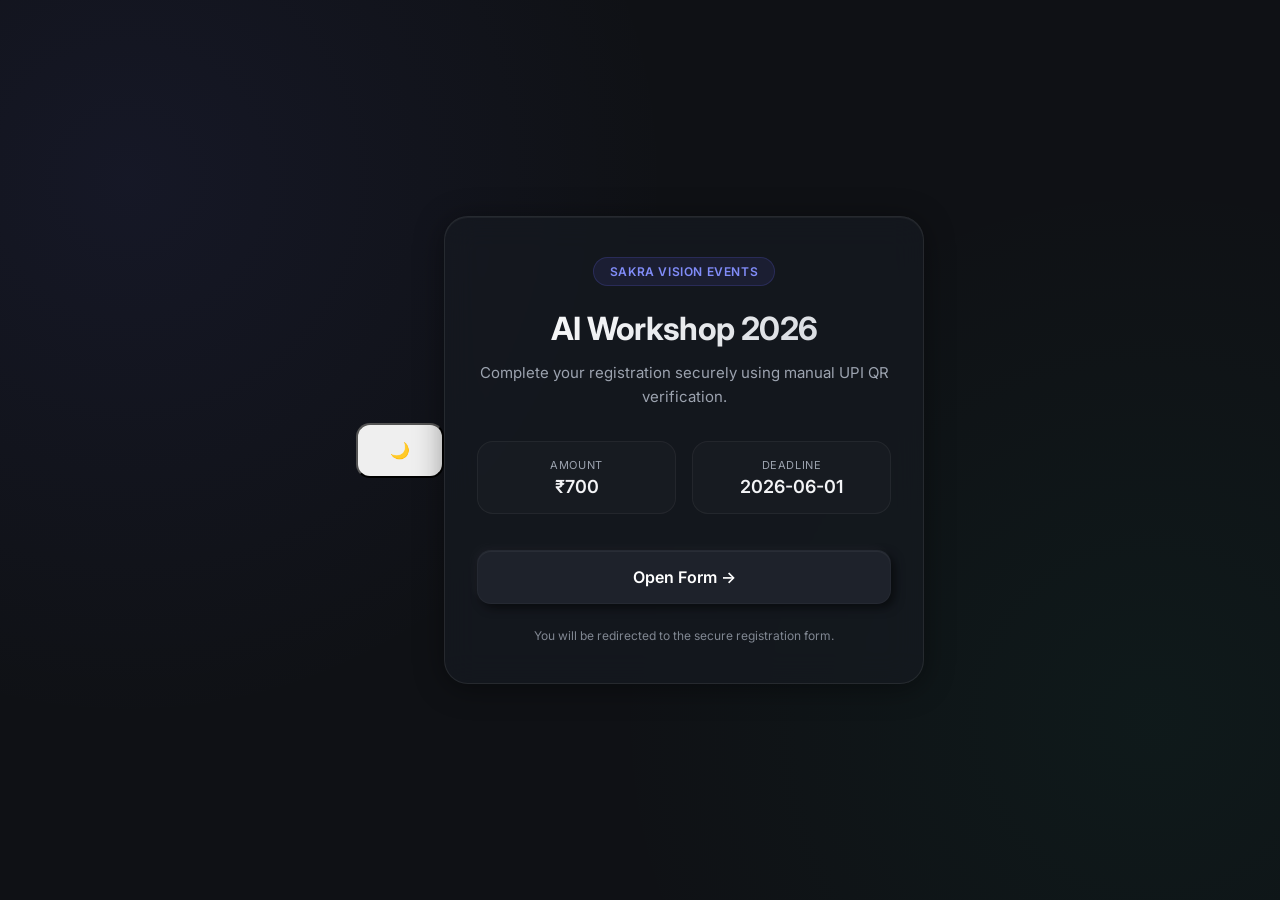
==== frontend/index.html @ e7e9961d "fix(frontend): point API endpoints to production Render backend" ====
<!DOCTYPE html>
<html lang="en">
<head>
  <meta charset="UTF-8" />
  <meta name="viewport" content="width=device-width, initial-scale=1.0" />
  <title>AI Workshop 2026 - SAKRA VISION</title>
  <link rel="icon" type="image/svg+xml" href="/assets/favicon.svg">
  <link rel="alternate icon" href="/assets/favicon.ico">
  <link rel="apple-touch-icon" sizes="180x180" href="/assets/apple-touch-icon.png">
  <link rel="manifest" href="/assets/site.webmanifest">
  <meta name="theme-color" content="#020617">
  <script>
    (function initTheme() {
      const storedTheme = localStorage.getItem("event-theme");
      const prefersLight = window.matchMedia &&
        window.matchMedia("(prefers-color-scheme: light)").matches;

      const theme = storedTheme || (prefersLight ? "light" : "dark");
      document.documentElement.setAttribute("data-theme", theme);

      const metaTheme = document.querySelector("meta[name='theme-color']");
      if (metaTheme) {
        metaTheme.setAttribute("content", theme === "light" ? "#f8fafc" : "#020617");
      }
    })();
  </script>
  <meta name="application-name" content="Event Registration">
  <meta name="apple-mobile-web-app-title" content="Event Registration">
  <link rel="preconnect" href="https://fonts.googleapis.com">
  <link rel="preconnect" href="https://fonts.gstatic.com" crossorigin>
  <link href="https://fonts.googleapis.com/css2?family=Inter:wght@300;400;500;600;700&display=swap" rel="stylesheet">
  <style>
    :root {
      --bg-dark: #0f1115;
      --card-bg: rgba(22, 26, 33, 0.7);
      --border-color: rgba(255, 255, 255, 0.08);
      --primary: #6366f1;
      --primary-hover: #4f46e5;
      --text-main: #f3f4f6;
      --text-muted: #9ca3af;
    }

    * {
      box-sizing: border-box;
      margin: 0;
      padding: 0;
    }

    body {
      font-family: 'Inter', -apple-system, BlinkMacSystemFont, sans-serif;
      background-color: var(--bg-dark);
      color: var(--text-main);
      min-height: 100vh;
      display: flex;
      align-items: center;
      justify-content: center;
      padding: 20px;
      background-image: 
        radial-gradient(circle at 10% 20%, rgba(99, 102, 241, 0.08) 0%, transparent 40%),
        radial-gradient(circle at 90% 80%, rgba(16, 185, 129, 0.05) 0%, transparent 40%);
    }

    .landing-shell {
      width: 100%;
      max-width: 480px;
      animation: fadeIn 0.8s cubic-bezier(0.16, 1, 0.3, 1);
    }

    @keyframes fadeIn {
      from { opacity: 0; transform: translateY(15px); }
      to { opacity: 1; transform: translateY(0); }
    }

    .event-card {
      background: var(--card-bg);
      backdrop-filter: blur(16px);
      -webkit-backdrop-filter: blur(16px);
      border: 1px solid var(--border-color);
      border-radius: 24px;
      padding: 40px 32px;
      text-align: center;
      box-shadow: 
        0 4px 30px rgba(0, 0, 0, 0.4),
        inset 0 1px 0 rgba(255, 255, 255, 0.05);
    }

    .brand-pill {
      display: inline-block;
      padding: 6px 16px;
      background: rgba(99, 102, 241, 0.1);
      border: 1px solid rgba(99, 102, 241, 0.2);
      border-radius: 100px;
      font-size: 12px;
      font-weight: 600;
      color: #818cf8;
      letter-spacing: 0.05em;
      text-transform: uppercase;
      margin-bottom: 24px;
    }

    h1 {
      font-size: clamp(24px, 5vw, 32px);
      font-weight: 700;
      line-height: 1.2;
      letter-spacing: -0.02em;
      margin-bottom: 12px;
      background: linear-gradient(135deg, #ffffff 0%, #d1d5db 100%);
      -webkit-background-clip: text;
      -webkit-text-fill-color: transparent;
    }

    .subtitle {
      font-size: 15px;
      color: var(--text-muted);
      line-height: 1.6;
      margin-bottom: 32px;
    }

    .meta-grid {
      display: grid;
      grid-template-columns: 1fr 1fr;
      gap: 16px;
      margin-bottom: 36px;
    }

    .meta-card {
      background: rgba(255, 255, 255, 0.02);
      border: 1px solid rgba(255, 255, 255, 0.05);
      border-radius: 16px;
      padding: 16px;
      display: flex;
      flex-direction: column;
      align-items: center;
      gap: 4px;
    }

    .meta-card span {
      font-size: 11px;
      text-transform: uppercase;
      letter-spacing: 0.05em;
      color: var(--text-muted);
    }

    .meta-card strong {
      font-size: 18px;
      font-weight: 600;
      color: var(--text-main);
    }

    /* Premium Neumorphic Button Styling */
    .neo-btn {
      display: inline-flex;
      align-items: center;
      justify-content: center;
      width: 100%;
      padding: 16px 32px;
      border-radius: 14px;
      font-size: 16px;
      font-weight: 600;
      text-decoration: none;
      transition: all 0.3s cubic-bezier(0.16, 1, 0.3, 1);
      cursor: pointer;
      position: relative;
      overflow: hidden;
      box-sizing: border-box;
    }

    .neo-btn-primary {
      background: #1e222b;
      color: #ffffff;
      border: 1px solid rgba(255, 255, 255, 0.03);
      box-shadow: 
        -4px -4px 10px rgba(255, 255, 255, 0.03),
        4px 4px 10px rgba(0, 0, 0, 0.5),
        inset 0 1px 0 rgba(255, 255, 255, 0.05);
    }

    .neo-btn-primary::before {
      content: '';
      position: absolute;
      top: 0;
      left: 0;
      width: 100%;
      height: 100%;
      background: linear-gradient(135deg, rgba(99, 102, 241, 0.15) 0%, transparent 100%);
      opacity: 0;
      transition: opacity 0.3s ease;
    }

    .neo-btn-primary:hover {
      transform: translateY(-2px);
      box-shadow: 
        -6px -6px 12px rgba(255, 255, 255, 0.05),
        6px 6px 15px rgba(0, 0, 0, 0.6),
        0 0 15px rgba(99, 102, 241, 0.3);
      border-color: rgba(99, 102, 241, 0.3);
      color: #818cf8;
    }

    .neo-btn-primary:hover::before {
      opacity: 1;
    }

    .neo-btn-primary:active {
      transform: translateY(1px);
      box-shadow: 
        inset -2px -2px 6px rgba(255, 255, 255, 0.05),
        inset 2px 2px 6px rgba(0, 0, 0, 0.8);
    }

    .safe-note {
      font-size: 12px;
      color: var(--text-muted);
      margin-top: 24px;
      opacity: 0.8;
    }
  </style>
  <link rel="stylesheet" href="/assets/theme.css">
</head>
<body>
  <div class="theme-floating">
    <button id="themeToggle" class="neo-btn neo-btn-icon theme-toggle" aria-label="Toggle theme">
      <span id="themeIcon">🌙</span>
    </button>
  </div>
  <main class="landing-shell">
    <section class="event-card">
      <div class="brand-pill">SAKRA VISION Events</div>

      <h1 id="eventTitle">AI Workshop 2026</h1>
      <p class="subtitle" id="eventSubtitle">
        Complete your registration securely using manual UPI QR verification.
      </p>

      <div class="meta-grid">
        <div class="meta-card">
          <span>Amount</span>
          <strong id="eventAmount">₹700</strong>
        </div>
        <div class="meta-card">
          <span>Deadline</span>
          <strong id="eventDeadline">Loading...</strong>
        </div>
      </div>

      <a id="openFormBtn" class="neo-btn neo-btn-primary" href="form.html">
        Open Form &rarr;
      </a>

      <p class="safe-note">
        You will be redirected to the secure registration form.
      </p>
    </section>
  </main>

  <script>
        const CONFIG = {
      BACKEND_URL:
        window.location.hostname === "localhost" ||
        window.location.hostname === "127.0.0.1"
          ? "https://forms-project-p7np.onrender.com"
          : "https://forms-project-1-xe3v.onrender.com"
    };

    if (
      !window.location.hostname.includes("localhost") &&
      !window.location.hostname.includes("127.0.0.1") &&
      CONFIG.BACKEND_URL.includes("localhost")
    ) {
      window.location.href = "/problem.html?reason=production_backend_url_misconfigured";
    }

    const BACKEND_URL = CONFIG.BACKEND_URL;

    async function loadConfig() {
      try {
        const response = await fetch(`${BACKEND_URL}/api/form-config`);
        if (response.ok) {
          const config = await response.json();
          document.getElementById("eventTitle").innerText = config.event_name;
          document.getElementById("eventSubtitle").innerText = config.event_subtitle;
          document.getElementById("eventAmount").innerText = `₹${config.event_amount}`;
          
          if (config.deadline) {
            const dateStr = config.deadline.split(" ")[0];
            document.getElementById("eventDeadline").innerText = dateStr;
          }
        }
      } catch (err) {
        console.error("Config fetch failed, using defaults", err);
        document.getElementById("eventDeadline").innerText = "2026-06-01";
      }
    }

    window.addEventListener("DOMContentLoaded", loadConfig);
  </script>
  <script src="/assets/theme.js"></script>
</body>
</html>
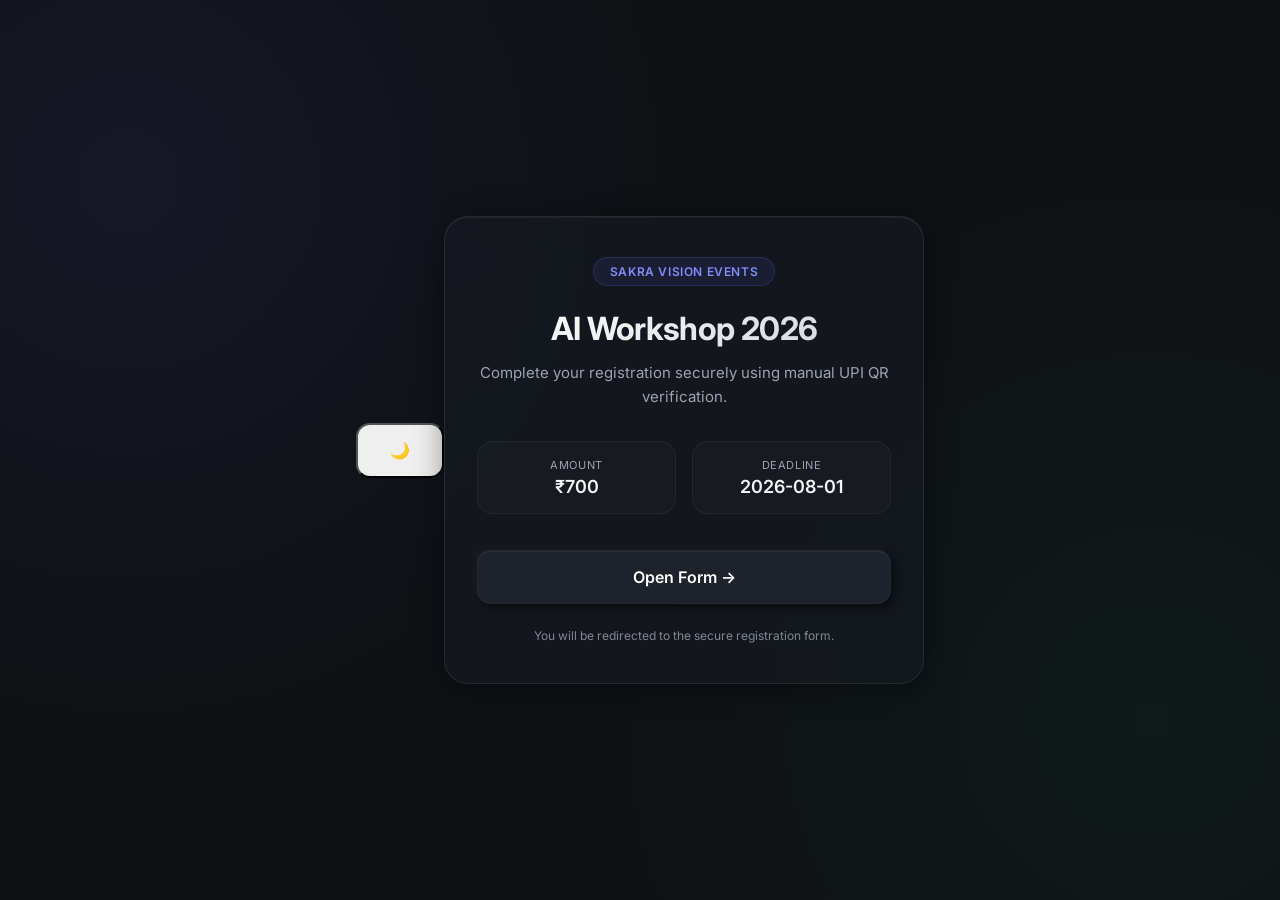
==== commit bfc5ec67: "feat: extend event deadline to 2026-08-01" ====
--- a/frontend/index.html
+++ b/frontend/index.html
@@ -256,9 +256,7 @@
   <script>
         const CONFIG = {
       BACKEND_URL:
-        window.location.hostname === "localhost" ||
-        window.location.hostname === "127.0.0.1"
-          ? "https://forms-project-p7np.onrender.com"
+        window.location.hostname === "localhost" || window.location.hostname === "127.0.0.1" ? "http://localhost:8000"
           : "https://forms-project-1-xe3v.onrender.com"
     };
 
@@ -288,7 +286,7 @@
         }
       } catch (err) {
         console.error("Config fetch failed, using defaults", err);
-        document.getElementById("eventDeadline").innerText = "2026-06-01";
+        document.getElementById("eventDeadline").innerText = "2026-08-01";
       }
     }
 
